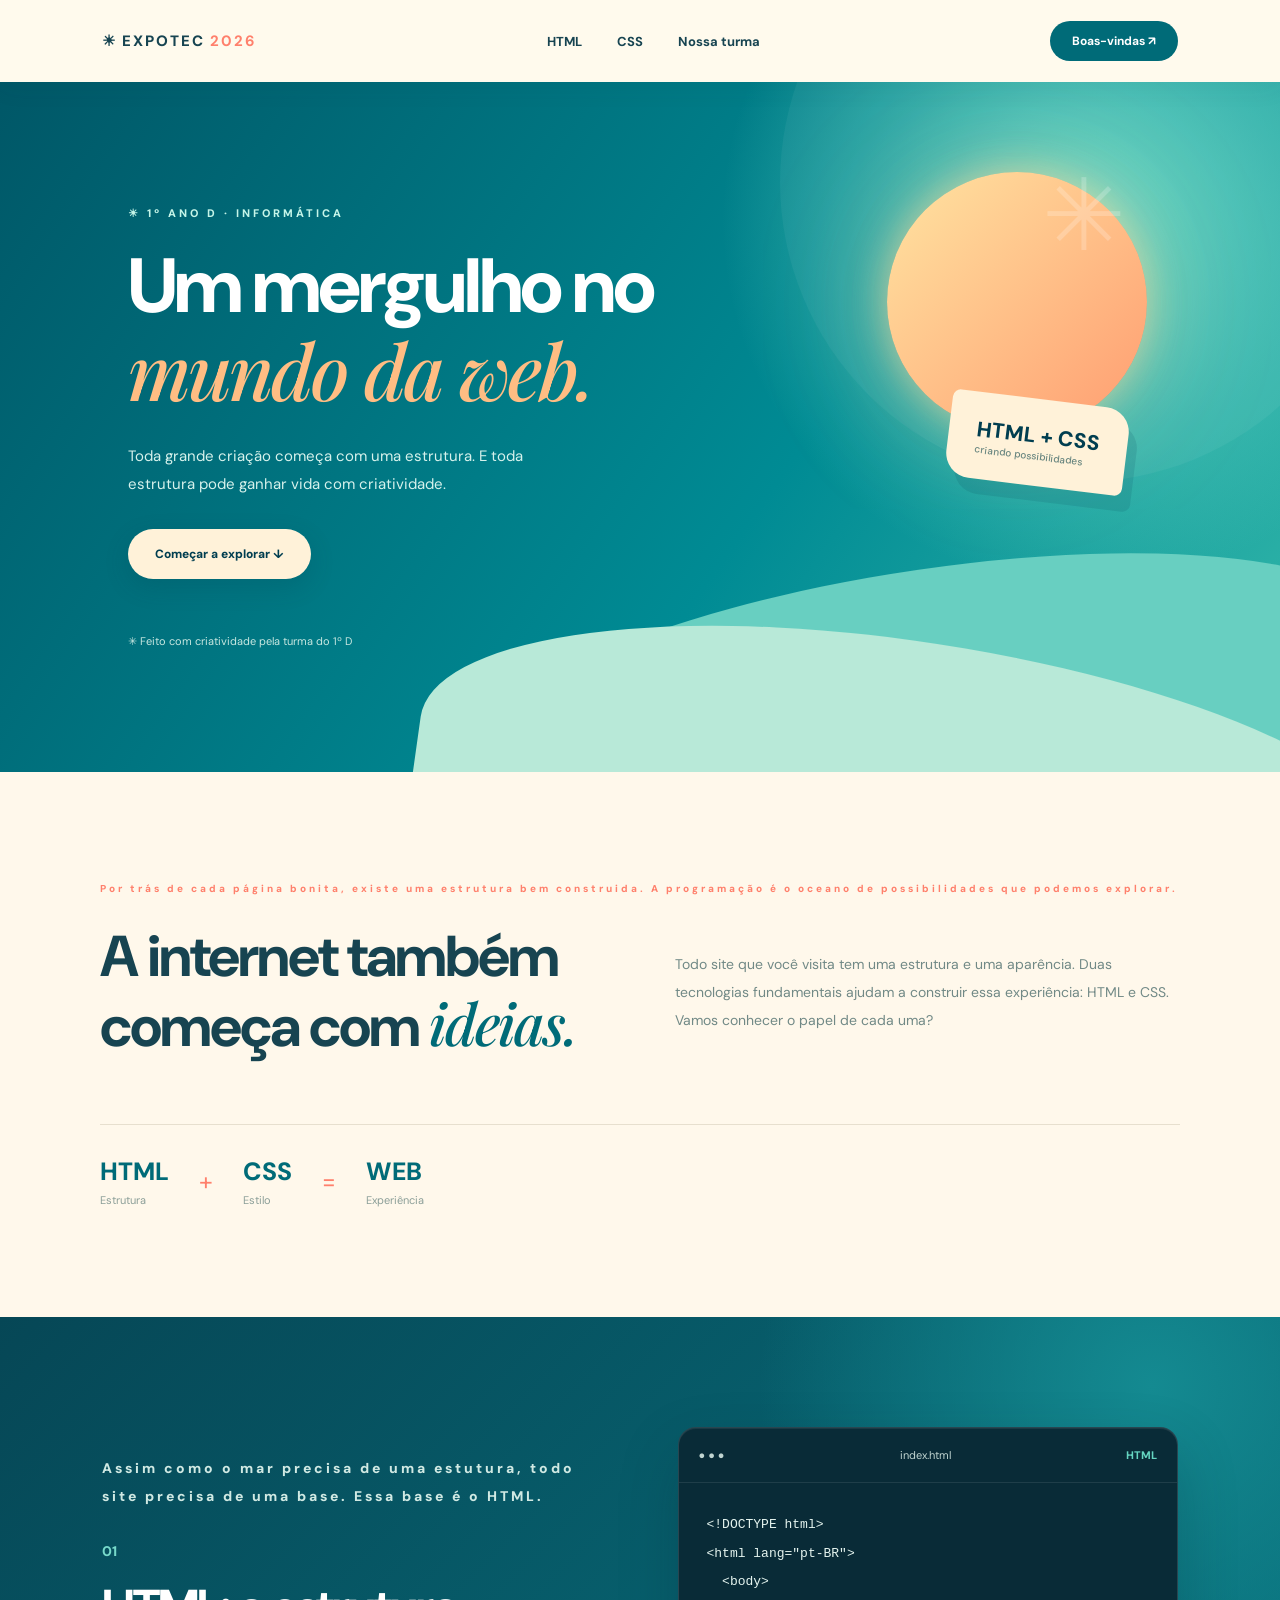
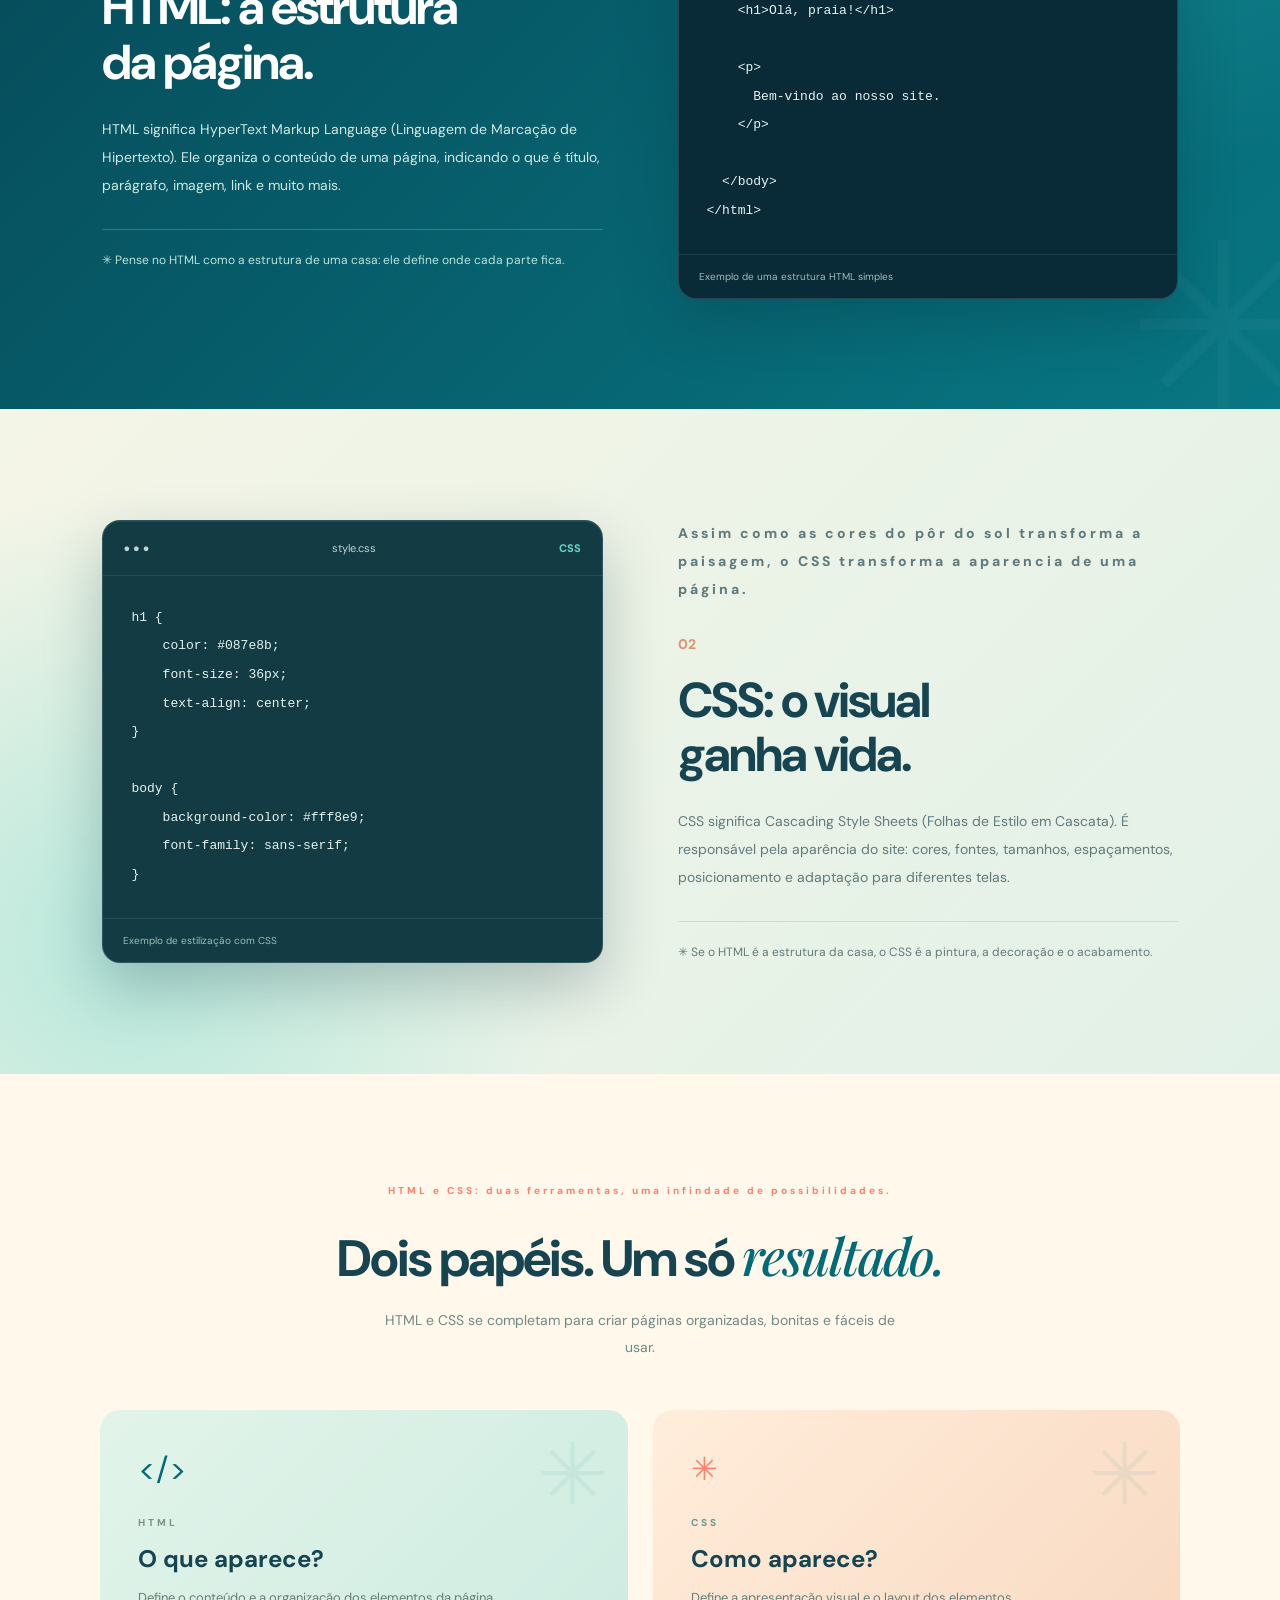
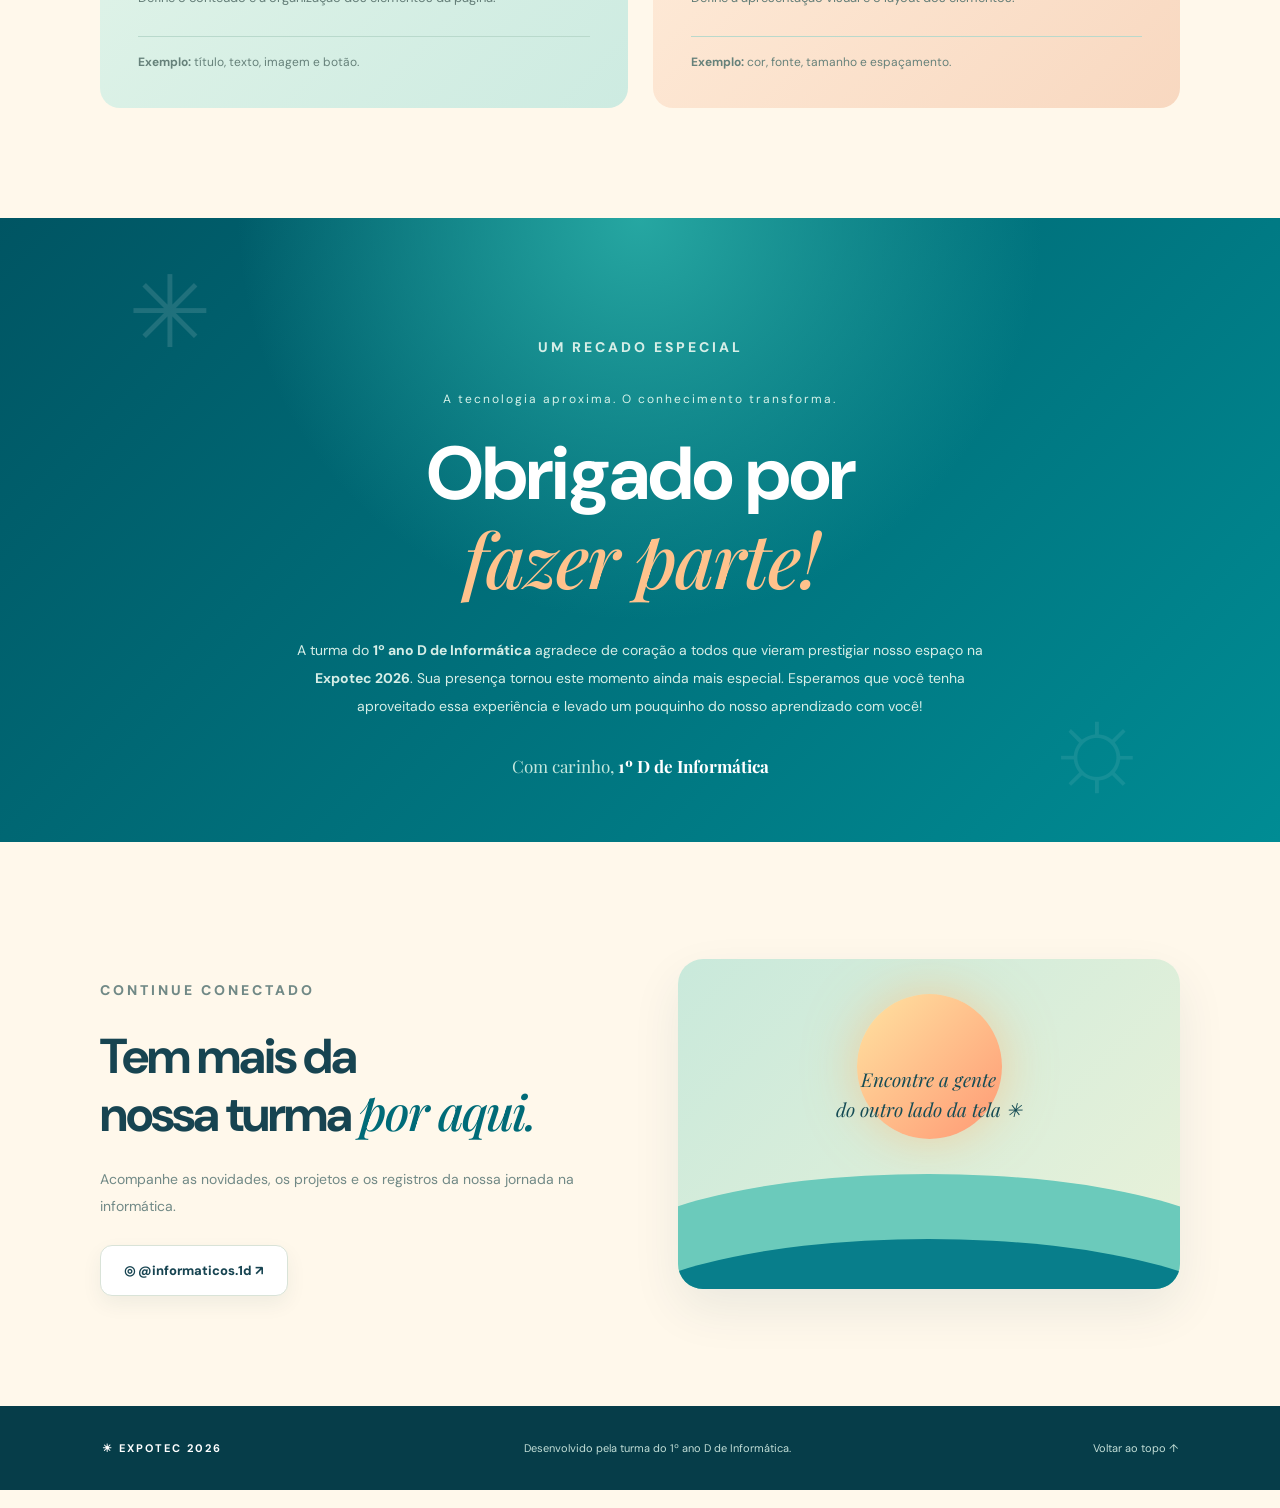
==== index.html @ f98b5036 "Rename index.html.html to index.html" ====
<!DOCTYPE html>
<html lang="pt-BR">
<head>
    <meta charset="UTF-8">
    <meta name="viewport" content="width=device-width, initial-scale=1.0">

    <meta name="description" content="Conheça HTML e CSS com a turma do 1º ano D de Informática na Expotec 2026.">
    <meta name="keywords" content="HTML, CSS, Expotec 2026, informática">
    <meta name="author" content="1º ano D de Informática">

    <title>Expotec 2026 | 1º D Informática</title>

    <link rel="stylesheet" href="style.css">
</head>

<body>

<header class="topbar">
    <a class="brand" href="#inicio">
        ☀ EXPOTEC <b>2026</b>
    </a>

    <nav>
        <a href="#html">HTML</a>
        <a href="#css">CSS</a>
        <a href="#sobre">Nossa turma</a>
    </nav>

    <a class="nav-cta" href="#agradecimento">
        Boas-vindas ↗
    </a>
</header>

<main>

<section class="hero" id="inicio">

    <div class="hero-content">

        <p class="eyebrow">☀ 1º ANO D · INFORMÁTICA</p>

        <h1>
            Um mergulho no<br>
            <em>mundo da web.</em>
        </h1>

        <p class="hero-copy">
           Toda grande criação começa com uma estrutura. E toda estrutura pode ganhar vida com criatividade. 
        </p>

        <div class="hero-actions">
            <a class="button" href="#html">
                Começar a explorar ↓
            </a>
        </div>

        <p class="hero-note">
            ✳ Feito com criatividade pela turma do 1º D
        </p>

    </div>

    <div class="hero-art">
        <div class="sun-disc"></div>
        <div class="wave wave-back"></div>
        <div class="wave wave-front"></div>

        <div class="surf-tag">
            HTML + CSS
            <small>criando possibilidades</small>
        </div>

    </div>

</section>


<section class="intro" id="sobre">

    <p class="section-kicker">Por trás de cada página bonita, 
        existe uma estrutura bem construida. A programação é o
         oceano de possibilidades 
        que podemos explorar.</p>

    <div class="intro-grid">

        <h2>
            A internet também<br>
            começa com <em>ideias.</em>
        </h2>

        <p>
            Todo site que você visita tem uma estrutura
            e uma aparência. Duas tecnologias fundamentais
            ajudam a construir essa experiência:
            HTML e CSS. Vamos conhecer o papel de cada uma?
        </p>

    </div>

    <div class="mini-stats">
        <div>
            <strong>HTML</strong>
            <span>Estrutura</span>
        </div>

        <div class="stat-plus">+</div>

        <div>
            <strong>CSS</strong>
            <span>Estilo</span>
        </div>

        <div class="stat-equals">=</div>

        <div>
            <strong>WEB</strong>
            <span>Experiência</span>
        </div>
    </div>

</section>


<section class="learning-section" id="html">

    <div class="learning-grid">

        <div class="learning-copy">

            <p class="section-kicker">Assim como o mar precisa de uma estutura,
                todo site precisa de uma base. Essa base é o HTML.</p>

            <span class="big-number">01</span>

            <h2>
                HTML: a estrutura<br>
                da página.
            </h2>

            <p>
                HTML significa HyperText Markup Language
                (Linguagem de Marcação de Hipertexto).

                Ele organiza o conteúdo de uma página,
                indicando o que é título, parágrafo,
                imagem, link e muito mais.
            </p>

            <div class="fact-line">
                ✳ Pense no HTML como a estrutura de uma casa:
                ele define onde cada parte fica.
            </div>

        </div>

        <div class="code-card">

            <div class="code-top">
                <span>● ● ●</span>
                <span>index.html</span>
                <span class="file-type">HTML</span>
            </div>

            <pre><code>&lt;!DOCTYPE html&gt;
&lt;html lang="pt-BR"&gt;
  &lt;body&gt;
    &lt;h1&gt;Olá, praia!&lt;/h1&gt;

    &lt;p&gt;
      Bem-vindo ao nosso site.
    &lt;/p&gt;

  &lt;/body&gt;
&lt;/html&gt;</code></pre>

            <div class="code-caption">
                Exemplo de uma estrutura HTML simples
            </div>

        </div>

    </div>

</section>


<section class="css-section" id="css">

    <div class="learning-grid">

        <div class="code-card">

            <div class="code-top">
                <span>● ● ●</span>
                <span>style.css</span>
                <span class="file-type">CSS</span>
            </div>

            <pre><code>h1 {
    color: #087e8b;
    font-size: 36px;
    text-align: center;
}

body {
    background-color: #fff8e9;
    font-family: sans-serif;
}</code></pre>

            <div class="code-caption">
                Exemplo de estilização com CSS
            </div>

        </div>

        <div class="learning-copy">

            <p class="section-kicker">Assim como as cores do pôr do sol transforma a paisagem, o CSS transforma a aparencia de uma página.</p>

            <span class="big-number">02</span>

            <h2>
                CSS: o visual<br>
                ganha vida.
            </h2>

            <p>
                CSS significa Cascading Style Sheets
                (Folhas de Estilo em Cascata).

                É responsável pela aparência do site:
                cores, fontes, tamanhos, espaçamentos,
                posicionamento e adaptação para diferentes telas.
            </p>

            <div class="fact-line">
                ✳ Se o HTML é a estrutura da casa,
                o CSS é a pintura, a decoração e o acabamento.
            </div>

        </div>

    </div>

</section>


<section class="comparison">

    <p class="section-kicker">HTML e CSS: duas ferramentas, uma infindade de possibilidades.</p>

    <h2>
        Dois papéis. Um só <em>resultado.</em>
    </h2>

    <p class="comparison-lead">
        HTML e CSS se completam para criar páginas
        organizadas, bonitas e fáceis de usar.
    </p>

    <div class="compare-cards">

        <article class="compare-card">

            <div class="compare-icon">&lt;/&gt;</div>

            <span class="card-label">HTML</span>

            <h3>O que aparece?</h3>

            <p>
                Define o conteúdo e a organização
                dos elementos da página.
            </p>

            <div class="example-line">
                <b>Exemplo:</b> título, texto, imagem e botão.
            </div>

        </article>


        <article class="compare-card css-card">

            <div class="compare-icon">✳</div>

            <span class="card-label">CSS</span>

            <h3>Como aparece?</h3>

            <p>
                Define a apresentação visual
                e o layout dos elementos.
            </p>

            <div class="example-line">
                <b>Exemplo:</b> cor, fonte, tamanho e espaçamento.
            </div>

        </article>

    </div>

</section>


<section class="thanks-section" id="agradecimento">

    <div class="thanks-content">

        <p class="section-kicker">
            UM RECADO ESPECIAL
        </p>

        <p class="thanks-overline">
            A tecnologia aproxima. O conhecimento transforma.
        </p>

        <h2>
            Obrigado por<br>
            <em>fazer parte!</em>
        </h2>

        <p>
            A turma do <b>1º ano D de Informática</b>
            agradece de coração a todos que vieram
            prestigiar nosso espaço na <b>Expotec 2026</b>.

            Sua presença tornou este momento ainda mais especial.
            Esperamos que você tenha aproveitado essa experiência
            e levado um pouquinho do nosso aprendizado com você!
        </p>

        <div class="signature">
            Com carinho,
            <b>1º D de Informática</b>
        </div>

    </div>

</section>


<section class="social-section">

    <div class="social-left">

        <p class="section-kicker">
            CONTINUE CONECTADO
        </p>

        <h2>
            Tem mais da<br>
            nossa turma <em>por aqui.</em>
        </h2>

        <p>
            Acompanhe as novidades, os projetos
            e os registros da nossa jornada na informática.
        </p>

        <a class="instagram-link"
           href="https://www.instagram.com/informaticos.1d/"
           target="_blank">

            ◎ @informaticos.1d ↗

        </a>

    </div>

    <div class="social-art">
        <div class="social-sun"></div>
        <div class="social-wave one"></div>
        <div class="social-wave two"></div>

        <span class="social-caption">
            Encontre a gente<br>
            do outro lado da tela ✳
        </span>
    </div>

</section>

</main>


<footer>

    <strong>☀ EXPOTEC 2026</strong>

    <p>
        Desenvolvido pela turma do 1º ano D de Informática.
    </p>

    <a href="#inicio">Voltar ao topo ↑</a>

</footer>

</body>
</html>
---- style.css ----
@import url('https://fonts.googleapis.com/css2?family=DM+Sans:wght@400;500;600;700;800&family=Playfair+Display:ital,wght@0,500;0,600;0,700;1,500&display=swap');

* {
    margin: 0;
    padding: 0;
    box-sizing: border-box;
}

:root {
    --ocean: #006b78;
    --deep: #003e50;
    --turquoise: #32c6bd;
    --light-blue: #b8eee8;
    --sand: #fff2d9;
    --coral: #ff806c;
    --orange: #ffb46d;
    --text: #174451;
}

html {
    scroll-behavior: smooth;
}

body {
    background: #fff8eb;
    color: var(--text);
    font-family: 'DM Sans', sans-serif;
    overflow-x: hidden;
}

a {
    text-decoration: none;
    color: inherit;
}

::selection {
    background: var(--turquoise);
    color: white;
}

/* =========================
   MENU
========================= */

.topbar {
    height: 82px;
    padding: 0 8%;
    display: flex;
    align-items: center;
    justify-content: space-between;
    background: rgba(255, 250, 237, 0.94);
    backdrop-filter: blur(15px);
    position: sticky;
    top: 0;
    z-index: 100;
    box-shadow: 0 5px 25px #003e5010;
}

.brand {
    font-size: 15px;
    font-weight: 800;
    letter-spacing: 2px;
    transition: .3s;
}

.brand:hover {
    transform: scale(1.06);
}

.brand b {
    color: var(--coral);
}

nav {
    display: flex;
    gap: 35px;
}

nav a {
    font-size: 13px;
    font-weight: 700;
    position: relative;
    transition: .3s;
}

nav a::after {
    content: "";
    position: absolute;
    left: 0;
    bottom: -7px;
    width: 0;
    height: 2px;
    background: var(--coral);
    transition: .3s;
}

nav a:hover {
    color: var(--ocean);
}

nav a:hover::after {
    width: 100%;
}

.nav-cta {
    padding: 12px 22px;
    border-radius: 30px;
    background: var(--ocean);
    color: white;
    font-size: 12px;
    font-weight: 700;
    transition: .3s;
}

.nav-cta:hover {
    background: var(--coral);
    transform: translateY(-4px);
    box-shadow: 0 8px 20px #ff806c55;
}

/* =========================
   INÍCIO / PRAIA
========================= */

.hero {
    min-height: 690px;
    position: relative;
    overflow: hidden;
    display: flex;
    align-items: center;
    padding: 90px 10%;
    color: white;

    background:
        radial-gradient(circle at 85% 20%, #65d5c2 0%, transparent 30%),
        linear-gradient(125deg, #005767, #008b94 60%, #34b8aa);

    isolation: isolate;
}

/* Brilho no fundo */

.hero::before {
    content: "";
    position: absolute;
    width: 600px;
    height: 600px;
    border-radius: 50%;
    background: #ffffff0c;
    right: -100px;
    top: -200px;
    animation: pulse 7s ease-in-out infinite;
    z-index: -1;
}

.hero::after {
    content: "✳";
    position: absolute;
    color: #ffffff35;
    font-size: 100px;
    right: 12%;
    top: 10%;
    animation: rotateStar 18s linear infinite;
}

.hero-content {
    max-width: 600px;
    position: relative;
    z-index: 5;
    animation: appear 1.2s ease both;
}

.eyebrow {
    color: #c5f5e9;
    font-size: 11px;
    letter-spacing: 3px;
    font-weight: 800;
    margin-bottom: 25px;
}

h1 {
    font-size: clamp(48px, 6vw, 82px);
    line-height: 1.08;
    letter-spacing: -3px;
    font-weight: 800;
    margin-bottom: 25px;
}

h1 em {
    color: #ffbd83;
    font-family: 'Playfair Display', serif;
    font-weight: 500;
}

.hero-copy {
    max-width: 460px;
    color: #d6f2ec;
    font-size: 15px;
    line-height: 1.9;
}

.hero-actions {
    margin-top: 30px;
}

.button {
    display: inline-block;
    background: var(--sand);
    color: var(--deep);
    padding: 17px 27px;
    border-radius: 50px;
    font-weight: 800;
    font-size: 12px;
    box-shadow: 0 8px 25px #003e5030;
    transition: .35s;
}

.button:hover {
    transform: translateY(-6px) scale(1.04);
    background: var(--coral);
    color: white;
    box-shadow: 0 12px 30px #ff806c55;
}

.hero-note {
    margin-top: 55px;
    font-size: 11px;
    color: #c8e8e1;
}

/* SOL */

.hero-art {
    position: absolute;
    width: 52%;
    height: 100%;
    right: 0;
    top: 0;
}

.sun-disc {
    width: 260px;
    height: 260px;
    border-radius: 50%;
    position: absolute;
    right: 20%;
    top: 90px;

    background: linear-gradient(135deg, #ffe4a1, #ff9c70);

    box-shadow:
        0 0 35px #ffdb9b88,
        0 0 90px #ffdb9b55,
        0 0 160px #ffdb9b22;

    animation: sunFloat 5s ease-in-out infinite;
}

/* ONDAS */

.wave {
    position: absolute;
    width: 150%;
    height: 300px;
    border-radius: 48% 52% 0 0;
}

.wave-back {
    background: #68cfc1;
    right: -20%;
    bottom: -100px;
    transform: rotate(-10deg);
    animation: waveMove 7s ease-in-out infinite alternate;
}

.wave-front {
    background: #b8e9d8;
    right: -20%;
    bottom: -170px;
    transform: rotate(8deg);
    animation: waveMove 9s ease-in-out infinite alternate-reverse;
}

/* PRANCHA DECORATIVA */

.surf-tag {
    position: absolute;
    top: 46%;
    right: 23%;
    padding: 23px 28px;
    background: var(--sand);
    color: var(--deep);
    border-radius: 8px 25px 8px 25px;
    font-size: 21px;
    font-weight: 800;
    box-shadow: 10px 15px 0 #003e5020;
    transform: rotate(7deg);
    animation: floating 4s ease-in-out infinite;
}

.surf-tag small {
    display: block;
    font-size: 10px;
    font-weight: 500;
    color: #66847e;
}

/* =========================
   INTRODUÇÃO
========================= */

.intro,
.comparison,
.social-section {
    max-width: 1150px;
    margin: auto;
    padding: 110px 35px;
}

.section-kicker {
    color: var(--coral);
    font-size: 10px;
    font-weight: 800;
    letter-spacing: 3px;
    margin-bottom: 30px;
}

.intro-grid {
    display: grid;
    grid-template-columns: 1fr 1fr;
    gap: 70px;
    align-items: center;
}

h2 {
    font-size: clamp(38px, 4.5vw, 58px);
    line-height: 1.12;
    letter-spacing: -2px;
}

h2 em {
    color: var(--ocean);
    font-family: 'Playfair Display', serif;
    font-weight: 500;
}

.intro-grid p {
    font-size: 14px;
    line-height: 2;
    color: #718986;
}

/* ESTATÍSTICAS */

.mini-stats {
    display: flex;
    align-items: center;
    gap: 30px;
    margin-top: 65px;
    padding-top: 30px;
    border-top: 1px solid #e7dfce;
}

.mini-stats div:not(.stat-plus):not(.stat-equals) {
    display: flex;
    flex-direction: column;
    gap: 5px;
}

.mini-stats strong {
    color: var(--ocean);
    font-size: 25px;
    font-weight: 800;
}

.mini-stats span {
    color: #8b9e98;
    font-size: 11px;
}

.stat-plus,
.stat-equals {
    color: var(--coral);
    font-size: 25px;
    animation: floating 3s ease-in-out infinite;
}

/* =========================
   SEÇÃO HTML
========================= */

.learning-section {
    background:
        radial-gradient(circle at 90% 10%, #148a91, transparent 30%),
        linear-gradient(135deg, #064756, #087783);
    color: white;
    padding: 110px 8%;
    position: relative;
    overflow: hidden;
}

.learning-section::before {
    content: "✳";
    position: absolute;
    font-size: 230px;
    color: #ffffff08;
    right: -40px;
    bottom: -70px;
    animation: rotateStar 40s linear infinite;
}

.learning-grid {
    max-width: 1150px;
    margin: auto;
    display: grid;
    grid-template-columns: 1fr 1fr;
    gap: 75px;
    align-items: center;
    position: relative;
    z-index: 2;
}

.learning-copy h2 {
    font-size: 49px;
    margin-bottom: 25px;
}

.learning-copy h2 em {
    color: #ffbd83;
}

.learning-copy p {
    color: #d0e9e3;
    font-size: 14px;
    line-height: 2;
}

.big-number {
    display: inline-block;
    font-size: 14px;
    color: #77d9ca;
    font-weight: 800;
    margin-bottom: 20px;
}

.fact-line {
    margin-top: 30px;
    border-top: 1px solid #ffffff30;
    padding-top: 20px;
    font-size: 12px;
    color: #b9e4db;
    line-height: 1.8;
}

/* =========================
   CARDS DE CÓDIGO
========================= */

.code-card {
    background: #092b37;
    border: 1px solid #ffffff20;
    border-radius: 18px;
    overflow: hidden;

    box-shadow:
        0 25px 60px #002b373d,
        inset 0 1px #ffffff12;

    transition: .4s;
    animation: floating 6s ease-in-out infinite;
}

.code-card:hover {
    transform: translateY(-10px) rotate(-1deg);
    box-shadow: 0 35px 70px #002b3755;
}

.code-top {
    display: flex;
    align-items: center;
    justify-content: space-between;
    padding: 20px;
    color: #c1d5d1;
    font-size: 11px;
    border-bottom: 1px solid #ffffff17;
}

.file-type {
    color: #65d5c1;
    font-weight: 800;
}

.code-card pre {
    padding: 28px;
    overflow-x: auto;
    color: #e5f4ef;
    font: 13px/2.2 'Courier New', monospace;
}

.code-caption {
    padding: 15px 20px;
    color: #9bbeb6;
    font-size: 10px;
    border-top: 1px solid #ffffff17;
}

/* =========================
   SEÇÃO CSS
========================= */

.css-section {
    background:
        radial-gradient(circle at 10% 80%, #b7e8dc, transparent 35%),
        linear-gradient(135deg, #f4f5e6, #e2f1e8);

    padding: 110px 8%;
}

.css-section .learning-grid {
    max-width: 1150px;
}

.css-section .learning-copy p {
    color: #607b7d;
}

.css-section .learning-copy h2 em {
    color: var(--coral);
}

.css-section .big-number {
    color: #dd9474;
}

.css-section .fact-line {
    border-color: #cbded5;
    color: #607b7d;
}

.css-section .code-card {
    background: #123b43;
}

/* =========================
   COMPARAÇÃO HTML + CSS
========================= */

.comparison {
    text-align: center;
}

.comparison h2 {
    font-size: clamp(35px, 4vw, 52px);
}

.comparison-lead {
    max-width: 520px;
    margin: 20px auto 50px;
    color: #718986;
    font-size: 14px;
    line-height: 1.9;
}

.compare-cards {
    display: grid;
    grid-template-columns: 1fr 1fr;
    gap: 25px;
    text-align: left;
}

.compare-card {
    padding: 38px;
    border-radius: 20px;
    background: linear-gradient(135deg, #e2f4e9, #cdebe1);
    transition: .4s;
    position: relative;
    overflow: hidden;
}

.compare-card::after {
    content: "✳";
    position: absolute;
    right: 20px;
    top: 10px;
    font-size: 85px;
    color: #087e8b12;
    transition: .5s;
}

.compare-card:hover {
    transform: translateY(-12px);
    box-shadow: 0 20px 45px #006b7820;
}

.compare-card:hover::after {
    transform: rotate(40deg) scale(1.3);
}

.css-card {
    background: linear-gradient(135deg, #ffeddb, #f8d8c0);
}

.compare-icon {
    font-size: 32px;
    color: var(--ocean);
    margin-bottom: 20px;
}

.css-card .compare-icon {
    color: var(--coral);
}

.card-label {
    font-size: 10px;
    letter-spacing: 3px;
    font-weight: 800;
    color: #79938c;
}

.compare-card h3 {
    font-size: 24px;
    margin: 12px 0;
}

.compare-card p {
    color: #647e78;
    font-size: 13px;
    line-height: 1.9;
}

.example-line {
    margin-top: 25px;
    padding-top: 17px;
    border-top: 1px solid #b9d9cc;
    color: #66817a;
    font-size: 12px;
}

/* =========================
   AGRADECIMENTO
========================= */

.thanks-section {
    background:
        radial-gradient(circle at 50% 0%, #26a7a2, transparent 45%),
        linear-gradient(135deg, #005563, #008c94);

    color: white;
    text-align: center;
    padding: 115px 25px 65px;
    position: relative;
    overflow: hidden;
}

/* Decoração */

.thanks-section::before {
    content: "✳";
    position: absolute;
    top: 30px;
    left: 10%;
    font-size: 100px;
    color: #ffffff20;
    animation: rotateStar 25s linear infinite;
}

.thanks-section::after {
    content: "☼";
    position: absolute;
    right: 10%;
    bottom: 20px;
    font-size: 120px;
    color: #ffffff15;
    animation: floating 5s ease-in-out infinite;
}

.thanks-content {
    max-width: 720px;
    margin: auto;
    position: relative;
    z-index: 2;
}

.thanks-content .section-kicker {
    color: #aee9dc;
}

.thanks-overline {
    color: #d5f2e9;
    font-size: 12px;
    letter-spacing: 2px;
    margin-bottom: 25px;
}

.thanks-content h2 {
    font-size: clamp(48px, 6vw, 75px);
    margin-bottom: 30px;
}

.thanks-content h2 em {
    color: #ffc28c;
}

.thanks-content > p:not(.thanks-overline) {
    font-size: 14px;
    line-height: 2;
    color: #d6eee7;
}

.signature {
    margin-top: 35px;
    font-family: 'Playfair Display', serif;
    font-size: 17px;
    color: #c5e8de;
}

.signature b {
    color: white;
}

/* =========================
   INSTAGRAM
========================= */

.social-section {
    display: grid;
    grid-template-columns: 1fr 1fr;
    align-items: center;
    gap: 75px;
}

.social-left h2 {
    font-size: 49px;
}

.social-left > p {
    color: #718986;
    font-size: 14px;
    line-height: 1.9;
    margin: 25px 0;
}

.instagram-link {
    display: inline-flex;
    align-items: center;
    padding: 16px 23px;
    border: 1px solid #d9e3d8;
    border-radius: 12px;
    background: white;
    font-size: 13px;
    font-weight: 800;
    box-shadow: 0 8px 20px #003e5010;
    transition: .4s;
}

.instagram-link:hover {
    transform: translateY(-7px);
    background: #ff806c;
    color: white;
    box-shadow: 0 15px 30px #ff806c44;
}

/* ILUSTRAÇÃO */

.social-art {
    min-height: 330px;
    background: linear-gradient(135deg, #c9e9db, #eaf2d9);
    border-radius: 25px;
    position: relative;
    overflow: hidden;
    box-shadow: 0 20px 50px #003e5015;
}

.social-sun {
    position: absolute;
    width: 145px;
    height: 145px;
    background: linear-gradient(135deg, #ffe3a1, #ff9974);
    border-radius: 50%;
    top: 35px;
    left: calc(50% - 72px);
    box-shadow: 0 0 50px #ffb46d88;
    animation: sunFloat 5s infinite ease-in-out;
}

.social-wave {
    position: absolute;
    height: 180px;
    width: 130%;
    left: -15%;
    border-radius: 50% 50% 0 0;
}

.social-wave.one {
    background: #6bcabb;
    bottom: -65px;
    animation: waveMove 6s infinite alternate;
}

.social-wave.two {
    background: #087e8b;
    bottom: -130px;
    animation: waveMove 8s infinite alternate-reverse;
}

.social-caption {
    position: absolute;
    z-index: 2;
    top: 105px;
    width: 100%;
    text-align: center;
    color: #164c55;
    font: italic 19px 'Playfair Display', serif;
    line-height: 1.6;
}

/* =========================
   RODAPÉ
========================= */

footer {
    background: #063d49;
    color: #c2ded7;
    padding: 35px 8%;
    display: flex;
    justify-content: space-between;
    align-items: center;
    gap: 20px;
    font-size: 11px;
}

footer strong {
    color: white;
    letter-spacing: 2px;
}

footer a {
    transition: .3s;
}

footer a:hover {
    color: var(--coral);
}

/* =========================
   ANIMAÇÕES
========================= */

@keyframes appear {
    from {
        opacity: 0;
        transform: translateY(40px);
    }

    to {
        opacity: 1;
        transform: translateY(0);
    }
}

@keyframes floating {
    0%, 100% {
        transform: translateY(0);
    }

    50% {
        transform: translateY(-14px);
    }
}

@keyframes sunFloat {
    0%, 100% {
        transform: translateY(0) scale(1);
    }

    50% {
        transform: translateY(-13px) scale(1.04);
    }
}

@keyframes waveMove {
    from {
        transform: translateX(-15px) rotate(-8deg);
    }

    to {
        transform: translateX(25px) rotate(5deg);
    }
}

@keyframes pulse {
    0%, 100% {
        transform: scale(1);
        opacity: .5;
    }

    50% {
        transform: scale(1.2);
        opacity: 1;
    }
}

@keyframes rotateStar {
    from {
        transform: rotate(0deg);
    }

    to {
        transform: rotate(360deg);
    }
}

/* =========================
   CELULAR E TABLET
========================= */

@media (max-width: 760px) {

    .topbar {
        height: 70px;
        padding: 0 5%;
    }

    nav {
        gap: 12px;
    }

    nav a {
        font-size: 10px;
    }

    .nav-cta {
        display: none;
    }

    .hero {
        min-height: 750px;
        padding: 75px 7%;
        align-items: flex-start;
    }

    .hero-art {
        width: 100%;
        height: 350px;
        top: auto;
        bottom: 0;
    }

    .sun-disc {
        width: 190px;
        height: 190px;
        right: 25%;
        top: 20px;
    }

    .surf-tag {
        top: 40%;
        right: 25%;
    }

    .intro,
    .comparison,
    .social-section {
        padding: 75px 7%;
    }

    .intro-grid,
    .learning-grid,
    .social-section {
        grid-template-columns: 1fr;
        gap: 40px;
    }

    .learning-section,
    .css-section {
        padding: 80px 7%;
    }

    .compare-cards {
        grid-template-columns: 1fr;
    }

    .social-art {
        min-height: 260px;
    }

    .thanks-section {
        padding: 80px 7%;
    }

    footer {
        flex-direction: column;
        text-align: center;
    }
}

/* ACESSIBILIDADE */

@media (prefers-reduced-motion: reduce) {
    *,
    *::before,
    *::after {
        animation-duration: 0.01ms !important;
        animation-iteration-count: 1 !important;
        scroll-behavior: auto !important;
        transition-duration: 0.01ms !important;
    }
}
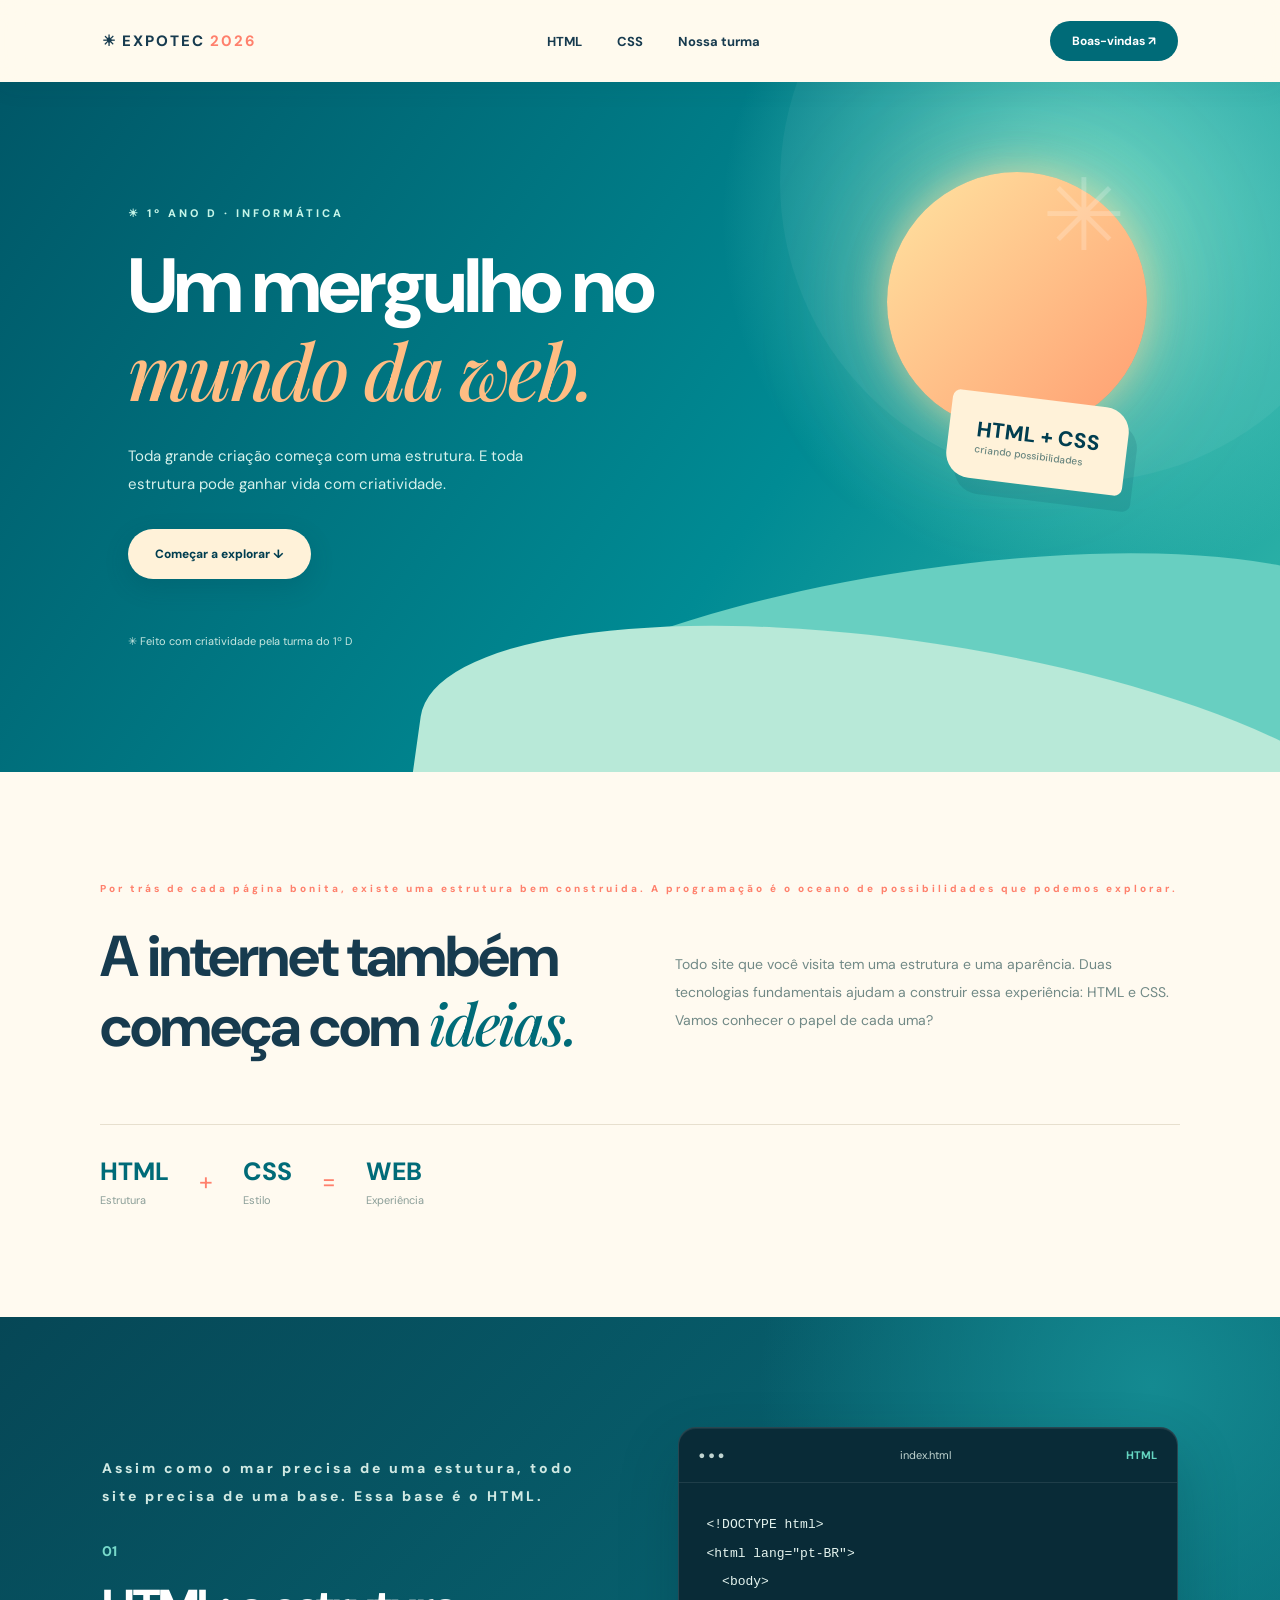
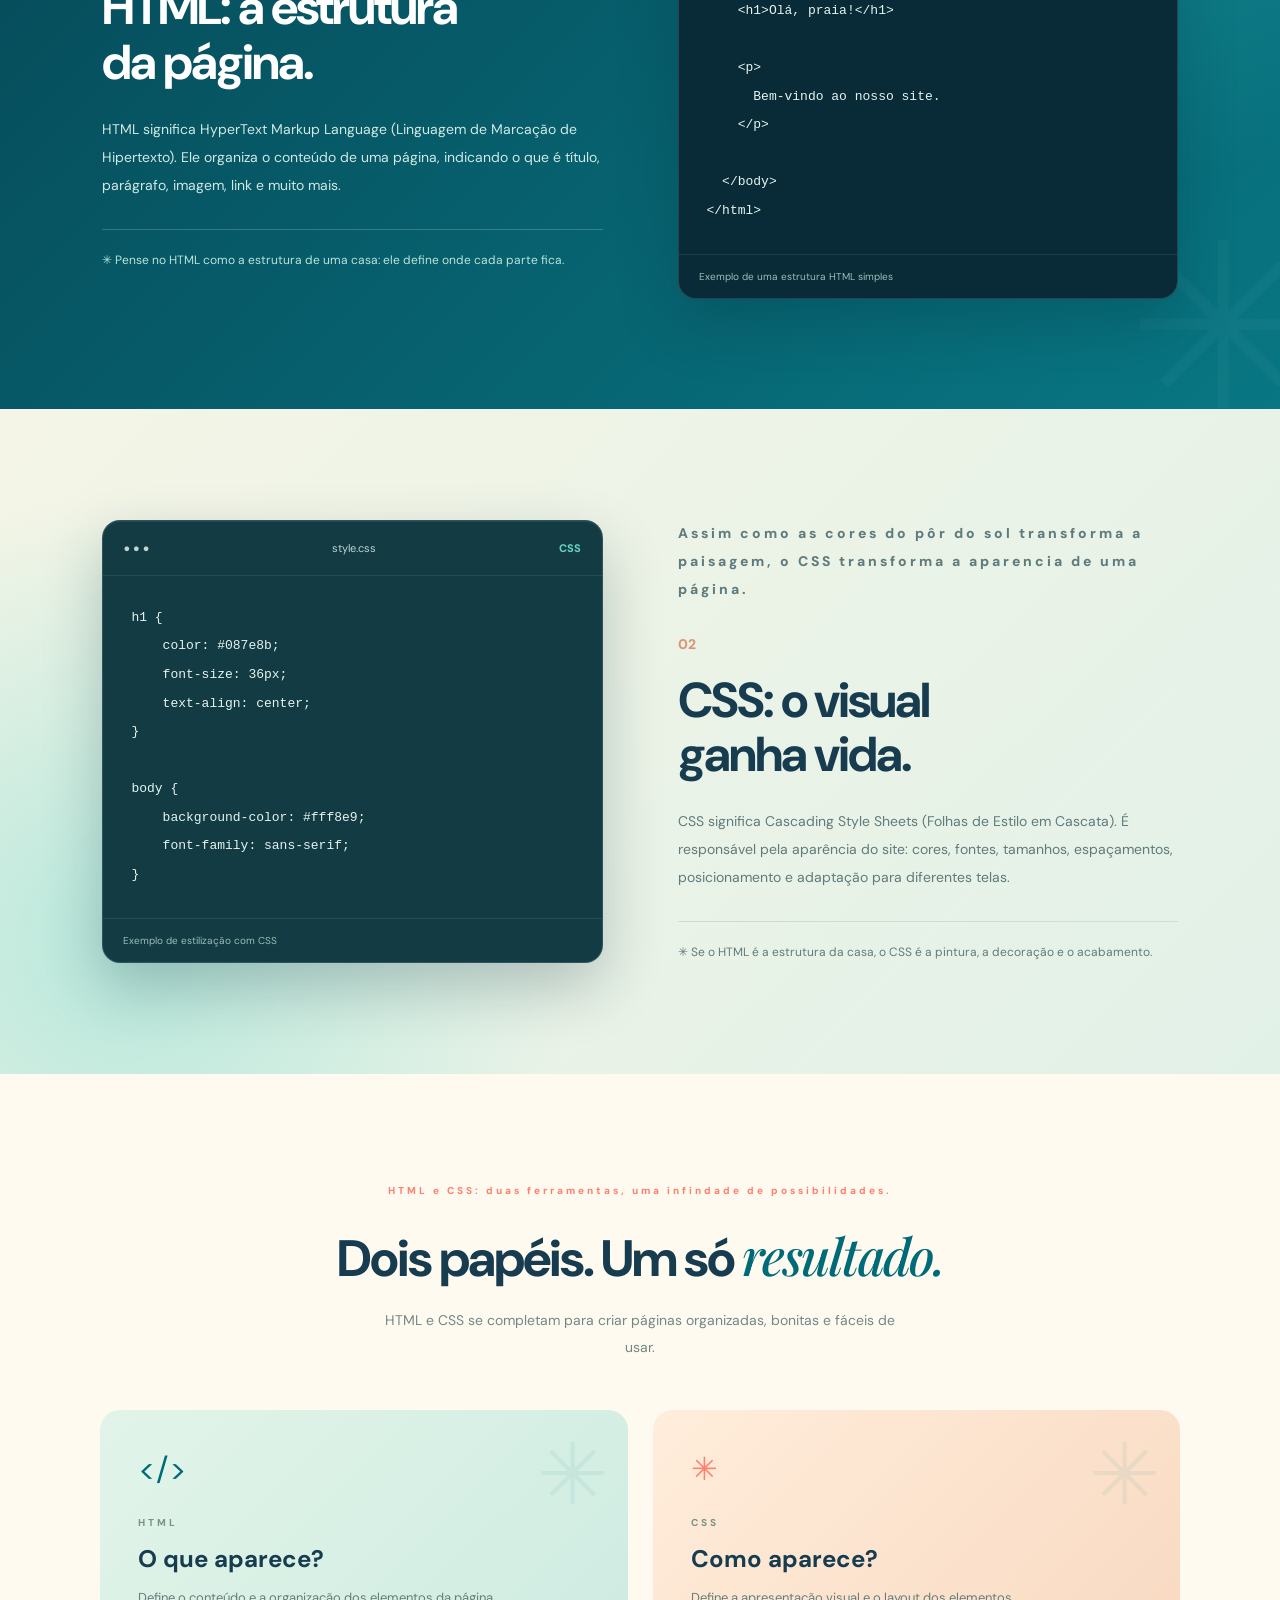
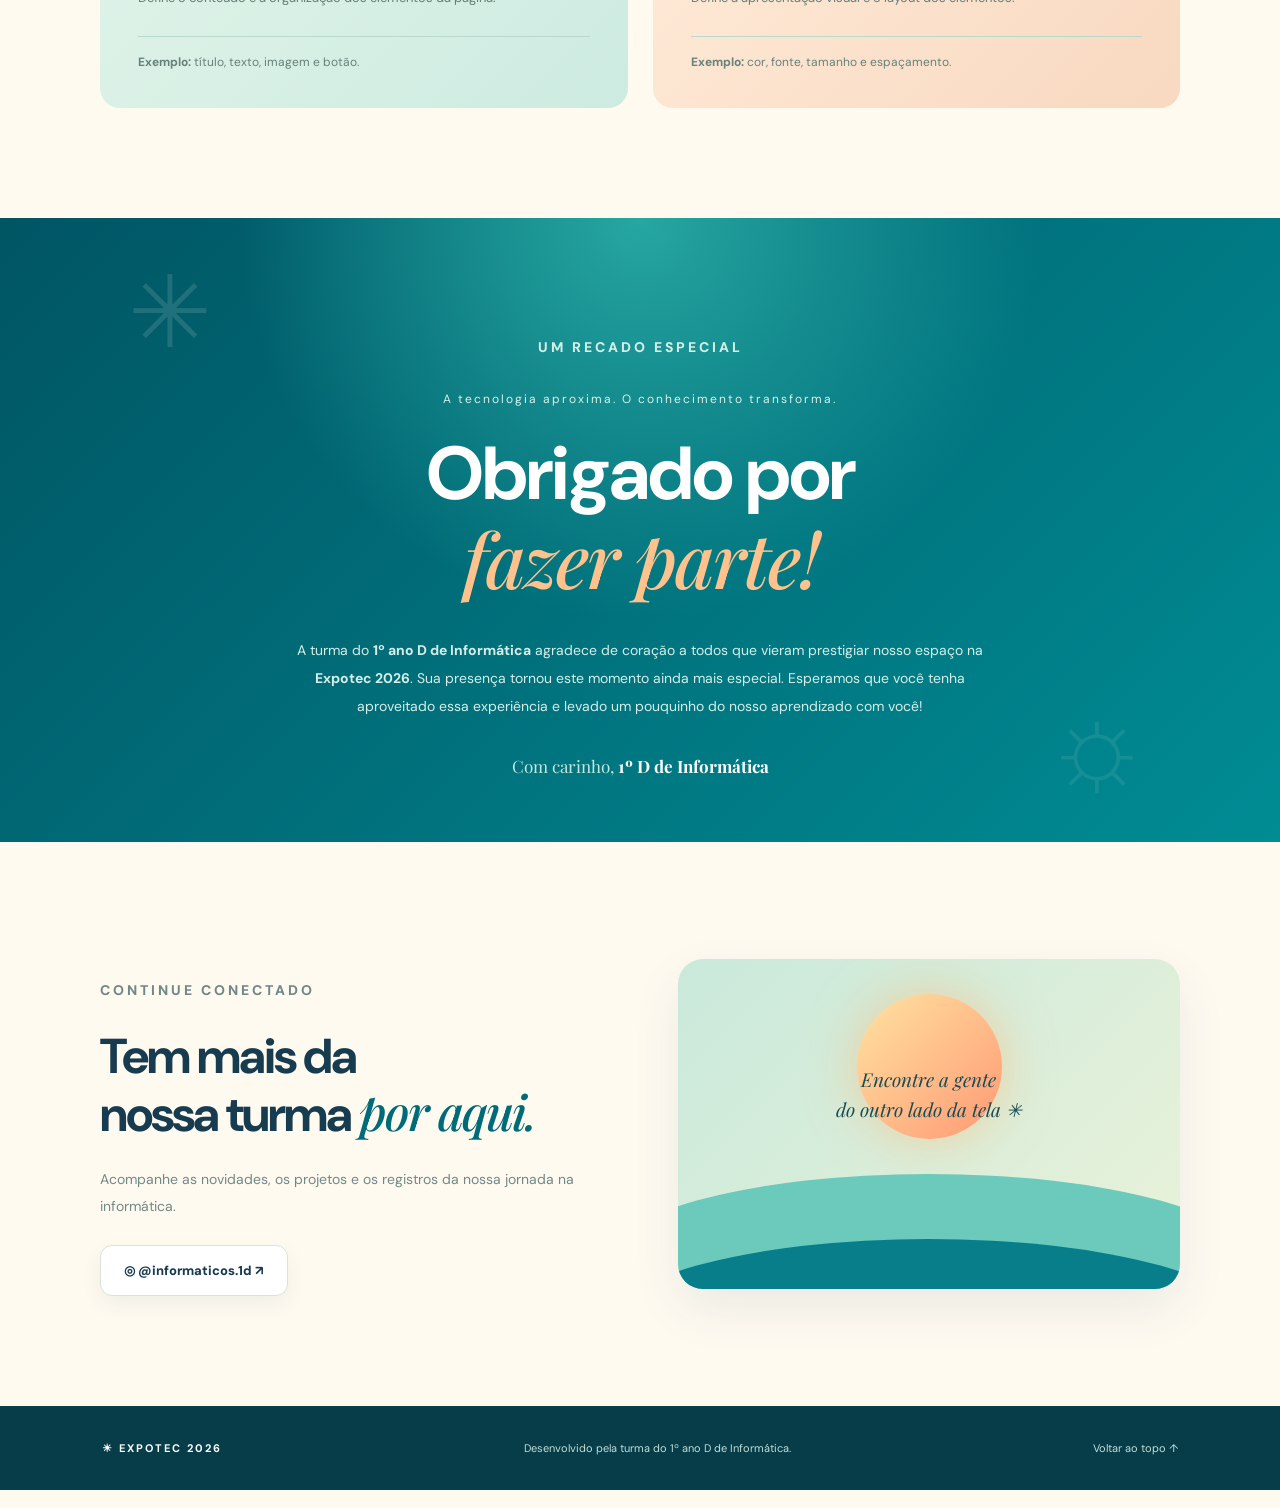
==== commit 301d4848: "Update index.html" ====
--- a/index.html
+++ b/index.html
@@ -3,7 +3,8 @@
 <head>
     <meta charset="UTF-8">
     <meta name="viewport" content="width=device-width, initial-scale=1.0">
-
+    <meta name="color-scheme" content="light">
+<meta name="color-scheme" content="light">
     <meta name="description" content="Conheça HTML e CSS com a turma do 1º ano D de Informática na Expotec 2026.">
     <meta name="keywords" content="HTML, CSS, Expotec 2026, informática">
     <meta name="author" content="1º ano D de Informática">
--- a/style.css
+++ b/style.css
@@ -994,7 +994,20 @@
         text-align: center;
     }
 }
-
+:root {
+    color-scheme: light;
+}
+
+html {
+    color-scheme: light;
+    background-color: #fffaf0;
+}
+
+body {
+    background-color: #fffaf0;
+    color: #173b4f;
+    color-scheme: light;
+}
 /* ACESSIBILIDADE */
 
 @media (prefers-reduced-motion: reduce) {
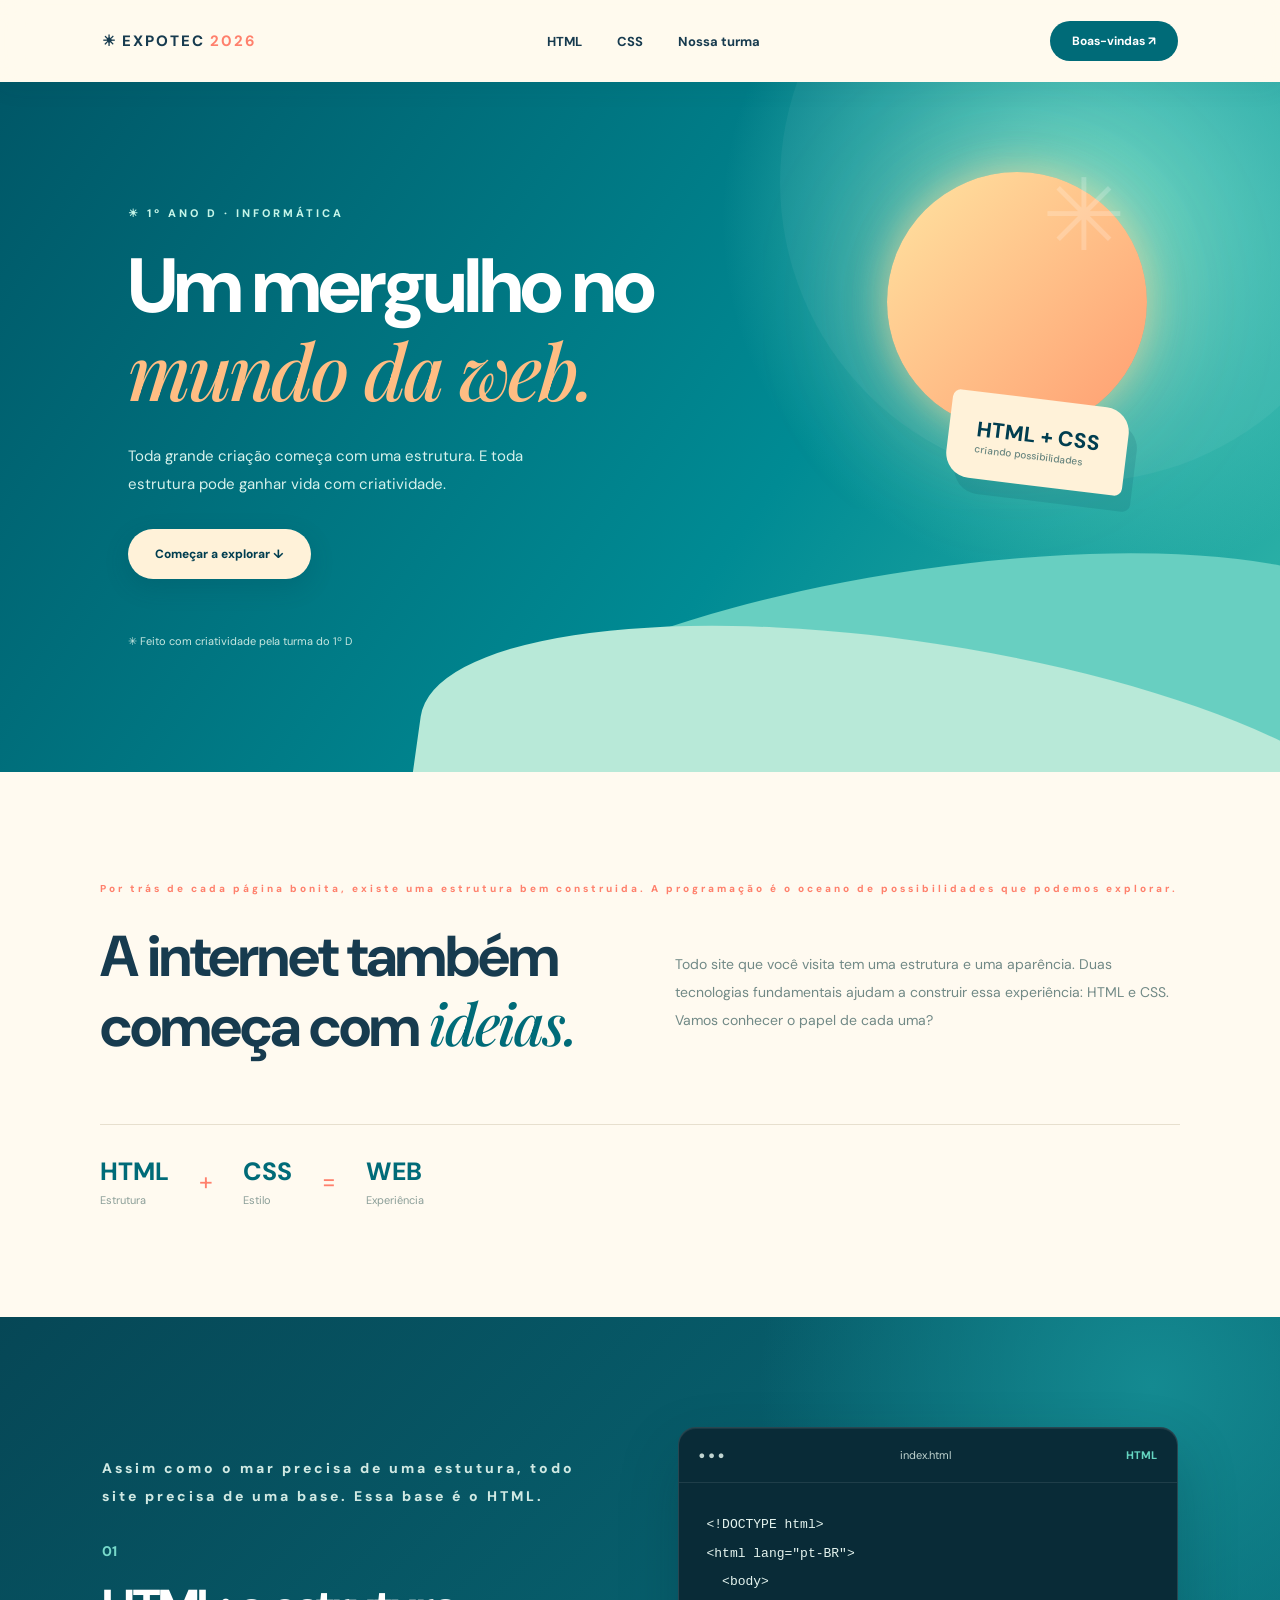
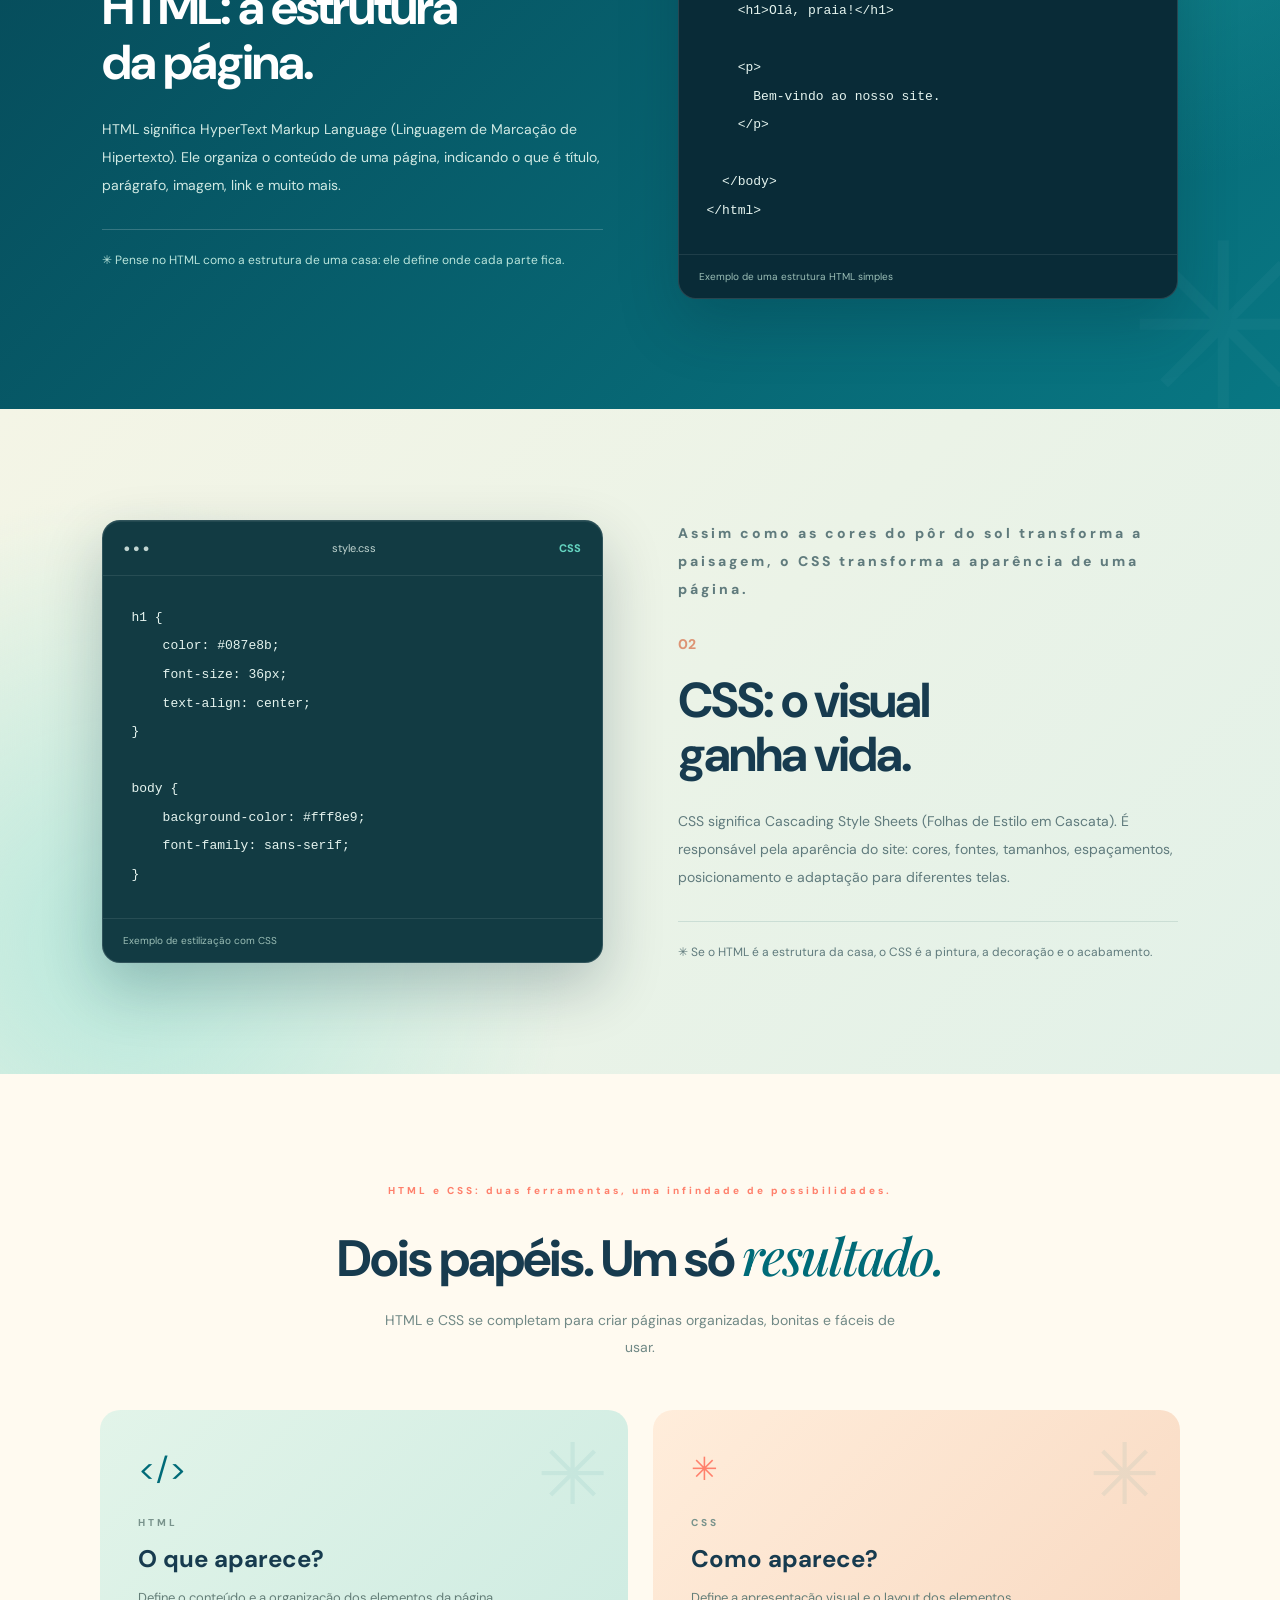
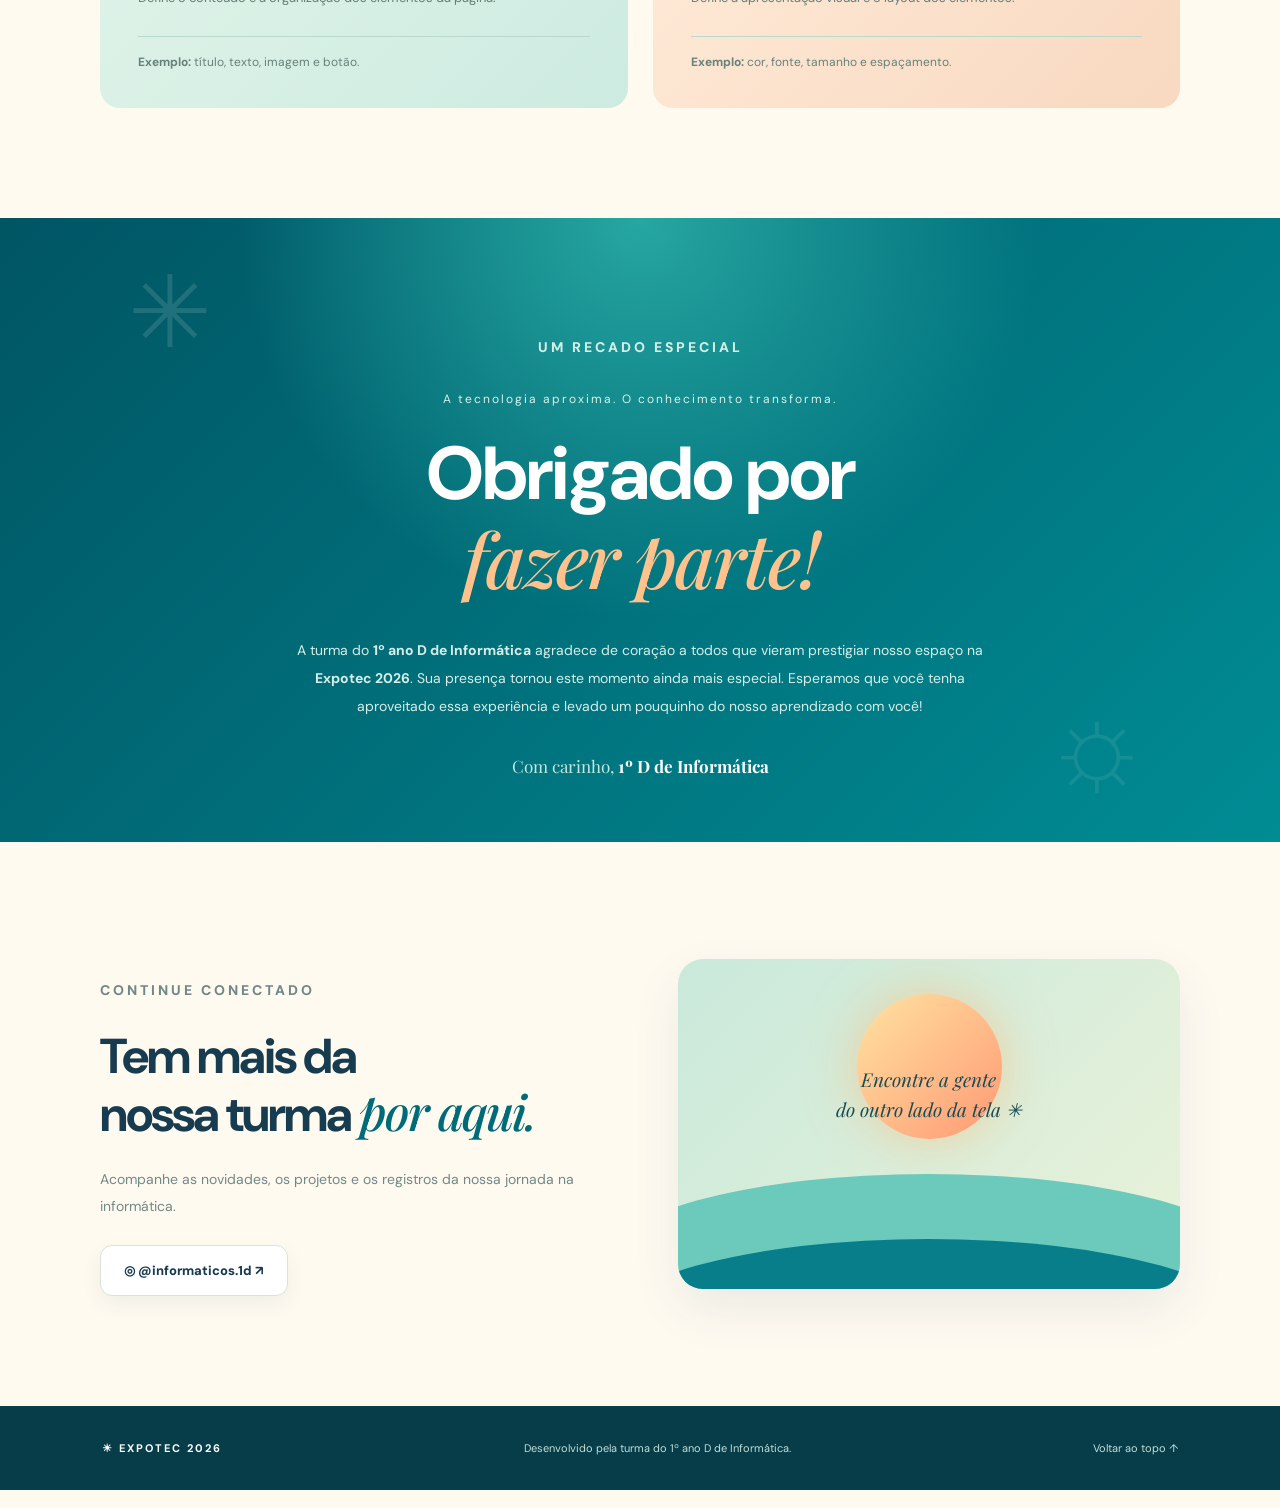
==== commit c3194722: "Update index.html" ====
--- a/index.html
+++ b/index.html
@@ -2,6 +2,7 @@
 <html lang="pt-BR">
 <head>
     <meta charset="UTF-8">
+    <meta name="color-scheme" content="light">
     <meta name="viewport" content="width=device-width, initial-scale=1.0">
     <meta name="color-scheme" content="light">
 <meta name="color-scheme" content="light">
@@ -217,7 +218,7 @@
 
         <div class="learning-copy">
 
-            <p class="section-kicker">Assim como as cores do pôr do sol transforma a paisagem, o CSS transforma a aparencia de uma página.</p>
+            <p class="section-kicker">Assim como as cores do pôr do sol transforma a paisagem, o CSS transforma a aparência de uma página.</p>
 
             <span class="big-number">02</span>
 
--- a/style.css
+++ b/style.css
@@ -6,7 +6,17 @@
     padding: 0;
     box-sizing: border-box;
 }
-
+:root {
+    color-scheme: light;
+}
+
+html {
+    color-scheme: light;
+}
+@media (prefers-color-scheme: light);
+body {
+    background-color: #fffaf0;
+}
 :root {
     --ocean: #006b78;
     --deep: #003e50;
@@ -17,7 +27,20 @@
     --orange: #ffb46d;
     --text: #174451;
 }
-
+:root {
+    color-scheme: only light;
+    supported-color-schemes: light;
+}
+
+html {
+    color-scheme: only light !important;
+    background-color: #fffaf0;
+}
+
+body {
+    background-color: #fffaf0;
+    color: #173b4f;
+}
 html {
     scroll-behavior: smooth;
 }
